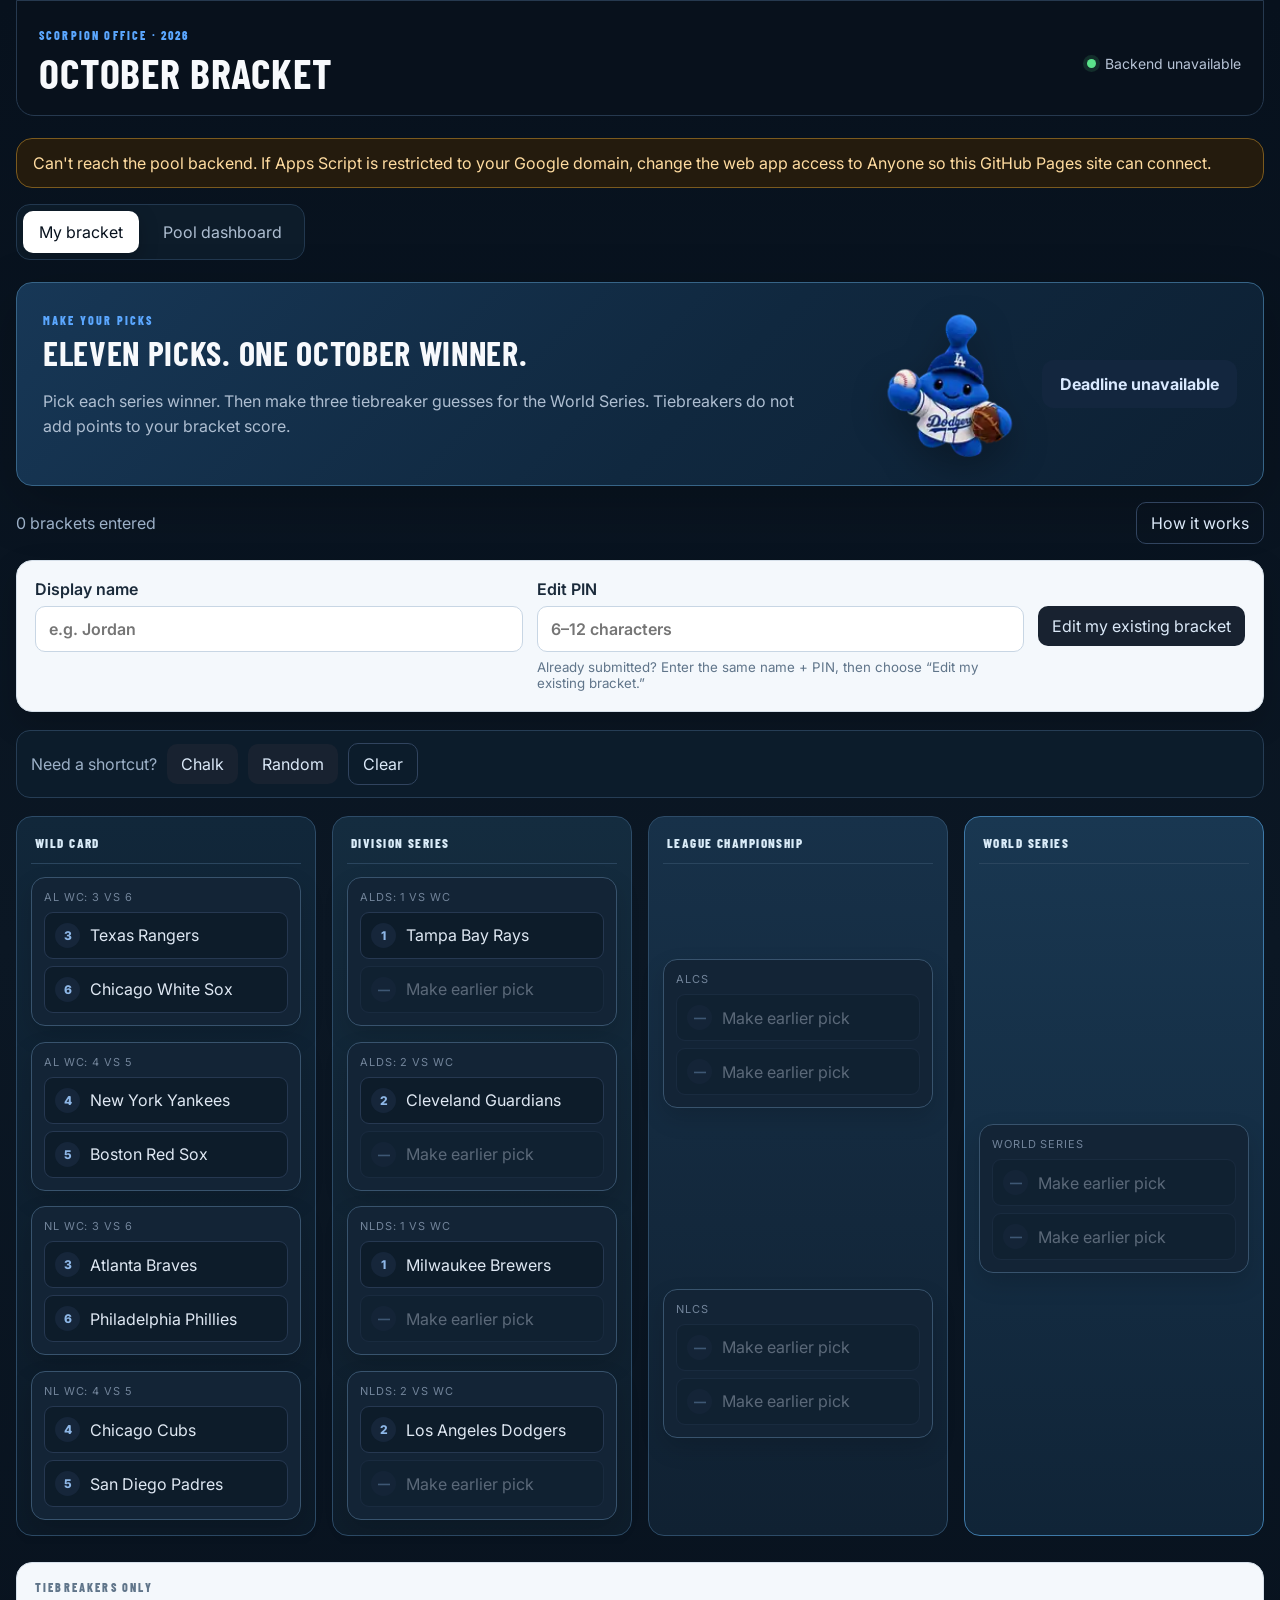
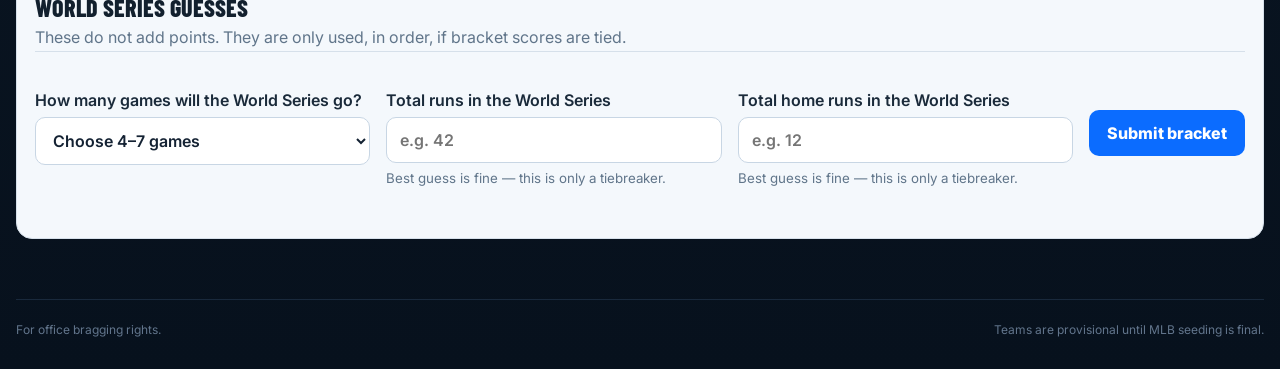
==== mlb-playoff-pool/index.html @ 7afdc373 "Clarify existing bracket edit flow" ====
<!doctype html>
<html lang="en">
<head>
  <meta charset="utf-8">
  <meta name="viewport" content="width=device-width,initial-scale=1">
  <meta name="theme-color" content="#08111f">
  <title>Scorpion Office MLB Playoff Pool</title>
  <link rel="preconnect" href="https://fonts.googleapis.com">
  <link rel="preconnect" href="https://fonts.gstatic.com" crossorigin>
  <link href="https://fonts.googleapis.com/css2?family=Barlow+Condensed:wght@600;700;800;900&family=Inter:wght@400;500;600;700&display=swap" rel="stylesheet">
  <link rel="stylesheet" href="./styles.css?v=20260925-8">
</head>
<body>
  <header class="site-header">
    <div>
      <p class="eyebrow">SCORPION OFFICE · 2026</p>
      <h1>October Bracket</h1>
    </div>
    <div class="header-status">
      <span id="lockDot" class="status-dot"></span>
      <span id="lockLabel">Checking pool…</span>
    </div>
  </header>

  <main>
    <section id="setupBanner" class="notice warning hidden">
      <strong>One setup step remains.</strong>
      Add the deployed Google Apps Script Web App URL to <code>config.js</code>.
    </section>

    <nav class="tabs" aria-label="Pool views">
      <button class="tab active" data-view="picks">My bracket</button>
      <button class="tab" data-view="dashboard">Pool dashboard</button>
    </nav>

    <section id="picksView" class="view active">
      <div class="hero-card">
        <div class="hero-copy">
          <p class="eyebrow">MAKE YOUR PICKS</p>
          <h2>Eleven picks. One October winner.</h2>
          <p class="subtle">Pick each series winner. Then make three tiebreaker guesses for the World Series. Tiebreakers do not add points to your bracket score.</p>
        </div>
        <div class="hero-side">
          <img id="heroScorpy" class="hero-scorpy" src="./assets/scorpy-dodgers.svg?v=1" alt="Scorpy in a Dodgers baseball outfit">
          <div id="countdown" class="countdown">Deadline loading…</div>
        </div>
      </div>

      <div id="commissionerNote" class="notice note hidden"></div>
      <div class="pool-meta">
        <span id="entryCount">0 brackets entered</span>
        <button id="rulesBtn" class="chip ghost" type="button">How it works</button>
      </div>
      <div id="rulesPanel" class="panel rules-panel hidden">
        <div class="panel-heading"><h3>How it works</h3><span>Office bragging rights</span></div>
        <div class="rules-grid">
          <div><strong>Scoring</strong><span>1 point per correct series winner, 11 points max.</span></div>
          <div><strong>Tiebreaker</strong><span>After bracket score: closest WS games, then total runs, then total home runs. Tiebreakers do not add points.</span></div>
          <div><strong>Privacy</strong><span>Other brackets stay hidden until the pool locks.</span></div>
          <div><strong>Edits</strong><span>Use your name + edit PIN to reopen your bracket before lock.</span></div>
        </div>
      </div>

      <div class="identity-card">
        <label>
          <span class="field-title">Display name</span>
          <input id="nameInput" autocomplete="name" maxlength="40" placeholder="e.g. Jordan">
        </label>
        <label>
          <span class="field-title">Edit PIN</span>
          <input id="pinInput" type="password" inputmode="text" maxlength="12" placeholder="6–12 characters">
          <small>Already submitted? Enter the same name + PIN, then choose “Edit my existing bracket.”</small>
        </label>
        <button id="loadMineBtn" class="secondary">Edit my existing bracket</button>
      </div>

      <div class="quick-picks">
        <span>Need a shortcut?</span>
        <button id="chalkBtn" class="chip">Chalk</button>
        <button id="randomBtn" class="chip">Random</button>
        <button id="clearBtn" class="chip ghost">Clear</button>
      </div>

      <div id="bracket" class="bracket" aria-live="polite"></div>

      <div class="submit-card">
        <div class="tiebreaker-intro">
          <p class="eyebrow">TIEBREAKERS ONLY</p>
          <h3>World Series guesses</h3>
          <p>These do not add points. They are only used, in order, if bracket scores are tied.</p>
        </div>
        <label>
          <span class="field-title">How many games will the World Series go?</span>
          <select id="wsGames">
            <option value="">Choose 4–7 games</option>
            <option value="4">4 games</option>
            <option value="5">5 games</option>
            <option value="6">6 games</option>
            <option value="7">7 games</option>
          </select>
        </label>
        <label>
          <span class="field-title">Total runs in the World Series</span>
          <input id="wsRuns" type="number" inputmode="numeric" min="1" max="150" placeholder="e.g. 42">
          <small>Best guess is fine — this is only a tiebreaker.</small>
        </label>
        <label>
          <span class="field-title">Total home runs in the World Series</span>
          <input id="wsHRs" type="number" inputmode="numeric" min="0" max="80" placeholder="e.g. 12">
          <small>Best guess is fine — this is only a tiebreaker.</small>
        </label>
        <label id="overrideWrap" class="hidden">
          Commissioner password
          <input id="overridePassword" type="password" autocomplete="current-password" placeholder="Required after lock">
        </label>
        <button id="submitBtn" class="primary">Submit bracket</button>
        <p id="submitMessage" class="form-message"></p>
        <div id="submissionReceipt" class="receipt hidden"></div>
      </div>
    </section>

    <section id="dashboardView" class="view">
      <div class="dashboard-top">
        <div>
          <p class="eyebrow">LIVE POOL</p>
          <h2>Scoreboard</h2>
        </div>
        <div class="dashboard-actions">
          <div class="la-scorpy-badge" aria-label="Dodgers Scorpy">
            <img id="dashboardScorpy" class="dashboard-scorpy" src="./assets/scorpy-dodgers.svg?v=1" alt="Scorpy in a Dodgers baseball outfit">
          </div>
          <button id="refreshDashboardBtn" class="secondary">Refresh</button>
        </div>
      </div>
      <div id="dashboardLocked" class="notice">Everyone else's picks will appear here once the pool locks.</div>
      <div id="dashboardContent" class="hidden">
        <div class="dashboard-grid">
          <article class="panel">
            <div class="panel-heading"><h3>Leaderboard</h3><span>1 point per correct series pick</span></div>
            <div id="leaderboard"></div>
          </article>
          <article class="panel">
            <div class="panel-heading"><h3>On deck</h3><span>MLB schedule + probable starters</span></div>
            <div id="games"></div>
          </article>
        </div>
        <article class="panel">
          <div class="panel-heading"><h3>Pool pulse</h3><span>Pick popularity after lock</span></div>
          <div id="popularity" class="popularity-grid"></div>
        </article>
      </div>
    </section>
  </main>

  <footer>
    <span>For office bragging rights.</span>
    <span>Teams are provisional until MLB seeding is final.</span>
  </footer>

  <script src="./config.js"></script>
  <script src="./app.js?v=20260925-8"></script>
</body>
</html>
---- mlb-playoff-pool/styles.css ----
*{box-sizing:border-box}body{margin:0;background:#06090d;color:#f7f9fc;font-family:Inter,system-ui,sans-serif}button,input,select{font:inherit}.site-header,main,footer{width:min(1440px,calc(100% - 32px));margin:auto}.site-header{display:flex;justify-content:space-between;gap:24px;align-items:center;padding:28px 0 18px;border-bottom:1px solid #213149}.eyebrow{margin:0 0 6px;color:#5ba7ff;font:800 12px/1 "Barlow Condensed",sans-serif;letter-spacing:.18em}.site-header h1,.hero-card h2,.dashboard-top h2,.admin-card h2{margin:0;font-family:"Barlow Condensed",sans-serif;text-transform:uppercase;letter-spacing:.02em}.site-header h1{font-size:42px}.header-status{display:flex;align-items:center;gap:9px;color:#b7c4d6;font-size:14px}.status-dot{width:9px;height:9px;border-radius:50%;background:#8492a6;box-shadow:0 0 0 4px #8492a61c}.status-dot.live{background:#5be38b;box-shadow:0 0 0 4px #5be38b22}.status-dot.locked{background:#ffb454;box-shadow:0 0 0 4px #ffb45422}main{padding:22px 0 60px}.tabs{display:flex;gap:8px;margin:0 0 22px;overflow:auto}.tab,.chip,.secondary,.primary{border:0;border-radius:10px;cursor:pointer}.tab{padding:11px 16px;background:#111821;color:#aebed1}.tab.active{background:#ffffff;color:#07111d}.view{display:none}.view.active{display:block}.hero-card,.identity-card,.submit-card,.admin-card,.panel,.notice{background:#111720;border:1px solid #273240;border-radius:16px}.hero-card{display:flex;justify-content:space-between;gap:24px;align-items:center;padding:26px}.hero-card h2,.dashboard-top h2,.admin-card h2{font-size:34px}.subtle{color:#aebed1;max-width:760px;line-height:1.55}.countdown{padding:14px 18px;border-radius:12px;background:#13263e;color:#d9e9ff;font-weight:700;white-space:nowrap}.identity-card{display:grid;grid-template-columns:1fr 1fr auto;gap:14px;align-items:end;margin-top:16px;padding:18px}.identity-card label,.submit-card label,.admin-card label{display:grid;gap:7px;color:#d4deea;font-weight:600}.identity-card small{color:#8293a8;font-weight:400}input,select{width:100%;border:1px solid #31445f;background:#06090d;color:#fff;border-radius:10px;padding:12px 13px;outline:none}input:focus,select:focus{border-color:#5ba7ff;box-shadow:0 0 0 3px #5ba7ff18}.quick-picks{display:flex;gap:10px;align-items:center;margin:18px 0;color:#9cb0c7}.chip,.secondary{padding:10px 14px;background:#182230;color:#dbe9f8}.chip.ghost{background:transparent;border:1px solid #31445f}.primary{padding:12px 18px;background:#0b6cff;color:#fff;font-weight:800}.primary:disabled,.secondary:disabled,.chip:disabled{opacity:.45;cursor:not-allowed}.bracket{display:grid;grid-template-columns:repeat(4,minmax(240px,1fr));gap:14px;overflow:auto;padding-bottom:8px}.round{display:grid;gap:12px;align-content:start}.round-title{display:flex;justify-content:space-between;align-items:baseline;color:#9cb0c7;text-transform:uppercase;font:800 13px "Barlow Condensed",sans-serif;letter-spacing:.11em}.matchup{background:#111720;border:1px solid #273240;border-radius:14px;padding:12px}.matchup-label{color:#72849a;font-size:11px;text-transform:uppercase;letter-spacing:.08em;margin-bottom:8px}.team-btn{width:100%;display:flex;align-items:center;gap:10px;text-align:left;background:#0a1421;color:#dfe8f3;border:1px solid #263851;border-radius:9px;padding:10px;margin-top:7px;cursor:pointer}.team-btn:hover{border-color:#4b6e9d}.team-btn.selected{border-color:#5ba7ff;background:#102a47;color:#fff}.seed{display:grid;place-items:center;width:25px;height:25px;border-radius:50%;background:#16263a;color:#8eb7e7;font-weight:800;font-size:12px}.team-btn.disabled{opacity:.35;cursor:not-allowed}.submit-card{display:grid;grid-template-columns:minmax(220px,320px) minmax(220px,320px) auto;gap:16px;align-items:end;margin-top:18px;padding:18px}.form-message{grid-column:1/-1;margin:0;color:#9cb0c7}.form-message.success{color:#6ce19a}.form-message.error{color:#ff8f8f}.dashboard-top{display:flex;justify-content:space-between;align-items:center;margin-bottom:16px}.dashboard-grid{display:grid;grid-template-columns:1.2fr 1fr;gap:16px}.panel{padding:18px;margin-bottom:16px}.panel-heading{display:flex;justify-content:space-between;align-items:baseline;gap:18px;margin-bottom:14px}.panel-heading h3{margin:0;font:800 22px "Barlow Condensed",sans-serif;text-transform:uppercase}.panel-heading span{color:#7f91a8;font-size:12px}.leader-row{display:grid;grid-template-columns:36px 1fr auto;gap:10px;align-items:center;padding:11px 0;border-bottom:1px solid #1d2b3d}.rank{font-weight:900;color:#5ba7ff}.score{font-weight:900}.game{padding:12px 0;border-bottom:1px solid #1d2b3d}.game-top{display:flex;justify-content:space-between;gap:12px;font-weight:700}.game-meta{margin-top:5px;color:#8798ad;font-size:12px}.popularity-grid{display:grid;grid-template-columns:repeat(auto-fit,minmax(220px,1fr));gap:12px}.pop-card{background:#091522;border-radius:11px;padding:12px}.pop-card strong{display:block;margin-bottom:8px}.bar{height:7px;background:#1b2a3c;border-radius:999px;overflow:hidden}.bar i{display:block;height:100%;background:#4da3ff}.notice{padding:14px 16px;color:#cbd9e8;margin-bottom:16px}.warning{border-color:#7b5a1e;background:#241b0d;color:#ffdca0}.hidden{display:none!important}.admin-card{padding:22px;margin-bottom:16px}.admin-card label{max-width:420px}.admin-actions{display:flex;gap:10px;margin-top:14px}.result-row{display:grid;grid-template-columns:180px 1fr;gap:14px;align-items:center;padding:10px 0;border-bottom:1px solid #1c2c40}.result-row label{color:#93a5bb;font-size:13px}footer{display:flex;justify-content:space-between;gap:16px;padding:22px 0 32px;color:#62758c;font-size:12px;border-top:1px solid #19293c}@media(max-width:900px){.identity-card,.submit-card,.dashboard-grid{grid-template-columns:1fr}.bracket{grid-template-columns:repeat(4,280px)}.hero-card{align-items:flex-start;flex-direction:column}.site-header{align-items:flex-start}.site-header h1{font-size:34px}.result-row{grid-template-columns:1fr}.submit-card .form-message{grid-column:auto}}
.pool-meta{display:flex;justify-content:space-between;align-items:center;gap:12px;margin:16px 0;color:#9cb0c7}
.rules-panel{margin-bottom:16px}
.rules-grid{display:grid;grid-template-columns:repeat(4,1fr);gap:12px}
.rules-grid>div{background:#0b1119;border:1px solid #25303d;border-radius:12px;padding:14px}
.rules-grid strong,.rules-grid span{display:block}.rules-grid strong{margin-bottom:6px;color:#fff}.rules-grid span{color:#8fa0b4;font-size:13px;line-height:1.4}
.notice.note{border-color:#214b7f;background:#0b1c31;color:#d9ebff}
.receipt{grid-column:1/-1;border:1px solid #214b7f;background:#0b1c31;color:#d9ebff;border-radius:10px;padding:11px 13px;font-weight:700}
.leader-row small{display:block;margin-top:3px;color:#71839a;font-size:11px;font-weight:500}
.admin-note-label{margin-top:16px}
@media(max-width:900px){.rules-grid{grid-template-columns:1fr 1fr}.pool-meta{align-items:flex-start}}
@media(max-width:560px){.rules-grid{grid-template-columns:1fr}}

/* 2026 pool polish */
body{background:linear-gradient(180deg,#07111d 0,#0b1724 48%,#07111d 100%)}
.site-header{background:#08111c;border:1px solid #26394f;border-radius:0 0 18px 18px;padding-left:22px;padding-right:22px}
.tabs{padding:6px;background:#0d1c2a;border:1px solid #22384f;border-radius:14px;width:max-content}
.tab{background:transparent}.tab.active{box-shadow:0 6px 20px rgba(0,0,0,.22)}
.admin-link{margin-left:8px;border:1px dashed #496984!important;color:#9cb5cb!important}
.hero-card{background:linear-gradient(135deg,#173756 0%,#10283f 55%,#0d2033 100%);border-color:#376487;box-shadow:0 18px 55px rgba(0,0,0,.22);overflow:hidden}
.hero-copy{max-width:760px}.hero-side{display:flex;align-items:center;gap:18px;position:relative;z-index:1}.hero-scorpy{width:150px;height:150px;object-fit:contain;filter:drop-shadow(0 16px 18px rgba(0,0,0,.28))}
.identity-card{background:#f4f8fc;color:#0c1724;border-color:#d6e0ea;box-shadow:0 12px 30px rgba(0,0,0,.18)}
.identity-card label{color:#1a2a3a}.identity-card small{color:#60758a}.identity-card input{background:#fff;color:#142233;border-color:#c8d6e4}
.quick-picks{padding:12px 14px;background:#0c1c2b;border:1px solid #263d55;border-radius:14px}
.bracket{gap:16px;align-items:stretch}
.round{display:flex;flex-direction:column;min-height:720px;background:linear-gradient(180deg,#11273a,#0c1a28);border:1px solid #2d4b67;border-radius:16px;padding:14px}
.round:nth-child(2){background:linear-gradient(180deg,#142c3f,#0e1d2b)}
.round:nth-child(3){background:linear-gradient(180deg,#173149,#102132)}
.round:nth-child(4){background:linear-gradient(180deg,#193751,#102437);border-color:#3e79a8}
.round-title{padding:4px 4px 12px;border-bottom:1px solid #2a455e;color:#d9ebf8}
.round-games{flex:1;display:flex;flex-direction:column;justify-content:space-around;gap:14px}
.matchup{background:#132436;border-color:#38536d;box-shadow:0 10px 24px rgba(0,0,0,.14)}
.team-btn{background:#0d1c2a}.team-btn.selected{background:linear-gradient(90deg,#0f5da7,#143958);border-color:#65b8ff;box-shadow:0 0 0 2px rgba(101,184,255,.12)}
.submit-card{grid-template-columns:repeat(3,minmax(180px,1fr)) auto;background:#f4f8fc;color:#12202e;border-color:#d6e0ea}
.submit-card label{color:#1a2a3a}.submit-card input,.submit-card select{background:#fff;color:#142233;border-color:#c8d6e4}
.submit-card small{color:#60758a;font-weight:400}
.tiebreaker-intro{grid-column:1/-1;padding-bottom:4px;border-bottom:1px solid #d6e0ea}.tiebreaker-intro h3{margin:0 0 5px;font:800 24px "Barlow Condensed",sans-serif;text-transform:uppercase}.tiebreaker-intro p{margin:0;color:#60758a}
.panel,.admin-card{background:#102235;border-color:#294761}.dashboard-grid>.panel:first-child{background:#f4f8fc;color:#142233;border-color:#d4e0eb}.dashboard-grid>.panel:first-child .panel-heading span,.dashboard-grid>.panel:first-child .leader-row small{color:#61778b}
.api-panel{background:linear-gradient(135deg,#123453,#102437)}
.api-health{display:grid;grid-template-columns:repeat(3,1fr);gap:12px;margin:0 0 16px}.api-health>div{background:#091725;border:1px solid #2e506c;border-radius:12px;padding:14px}.api-health strong,.api-health span{display:block}.api-health span{margin-top:5px;color:#86c7ff;font-size:13px}
.compact{margin-bottom:0}.manual-fallback summary{cursor:pointer;font-weight:800;color:#a9c9e6}
@media(max-width:900px){.hero-side{width:100%;justify-content:space-between}.hero-scorpy{width:110px;height:110px}.submit-card{grid-template-columns:1fr}.tiebreaker-intro{grid-column:auto}.round{min-height:620px}.api-health{grid-template-columns:1fr}}

/* Final pre-share QC */
.tabs{width:max-content}
.identity-card{align-items:start}
.identity-card .field-title{display:block;min-height:20px}
.identity-card small{display:block;min-height:34px}
.identity-card>.secondary{align-self:start;margin-top:27px}
.submit-card{align-items:start}
.submit-card .field-title{display:flex;align-items:flex-end;min-height:42px}
.submit-card>label small{display:block;min-height:34px}
.submit-card>.primary{align-self:start;margin-top:42px;min-height:46px}
.matchup-picked{border-color:#5ba7ff;box-shadow:0 0 0 1px rgba(91,167,255,.22),0 10px 24px rgba(0,0,0,.14)}
.team-btn.selected{background:linear-gradient(90deg,#1674cc,#16466f)!important;border-color:#7bc5ff!important;box-shadow:0 0 0 2px rgba(123,197,255,.2)!important}
.dashboard-actions{display:flex;align-items:center;gap:12px}
.la-scorpy-badge{display:flex;align-items:center;gap:8px;padding:7px 11px;border-radius:999px;background:#f4f8fc;color:#173958;border:1px solid #c4dced;font-size:12px;font-weight:700}
.la-cap{display:grid;place-items:center;width:32px;height:32px;border-radius:50%;background:#145da0;color:#fff;font:800 13px/1 "Barlow Condensed",sans-serif;letter-spacing:.04em}
@media(max-width:900px){
  .identity-card>.secondary,.submit-card>.primary{margin-top:0}
  .submit-card .field-title{min-height:0}
  .identity-card small,.submit-card>label small{min-height:0}
  .dashboard-actions{width:100%;justify-content:space-between}
}

/* Submission UX + dashboard mascot cleanup */
.la-scorpy-badge{padding:0;background:transparent;border:0;border-radius:0}
.dashboard-scorpy{display:block;width:72px;height:72px;object-fit:contain;filter:drop-shadow(0 8px 12px rgba(0,0,0,.2))}
.dashboard-actions{gap:14px}
@media(max-width:900px){.dashboard-scorpy{width:58px;height:58px}}
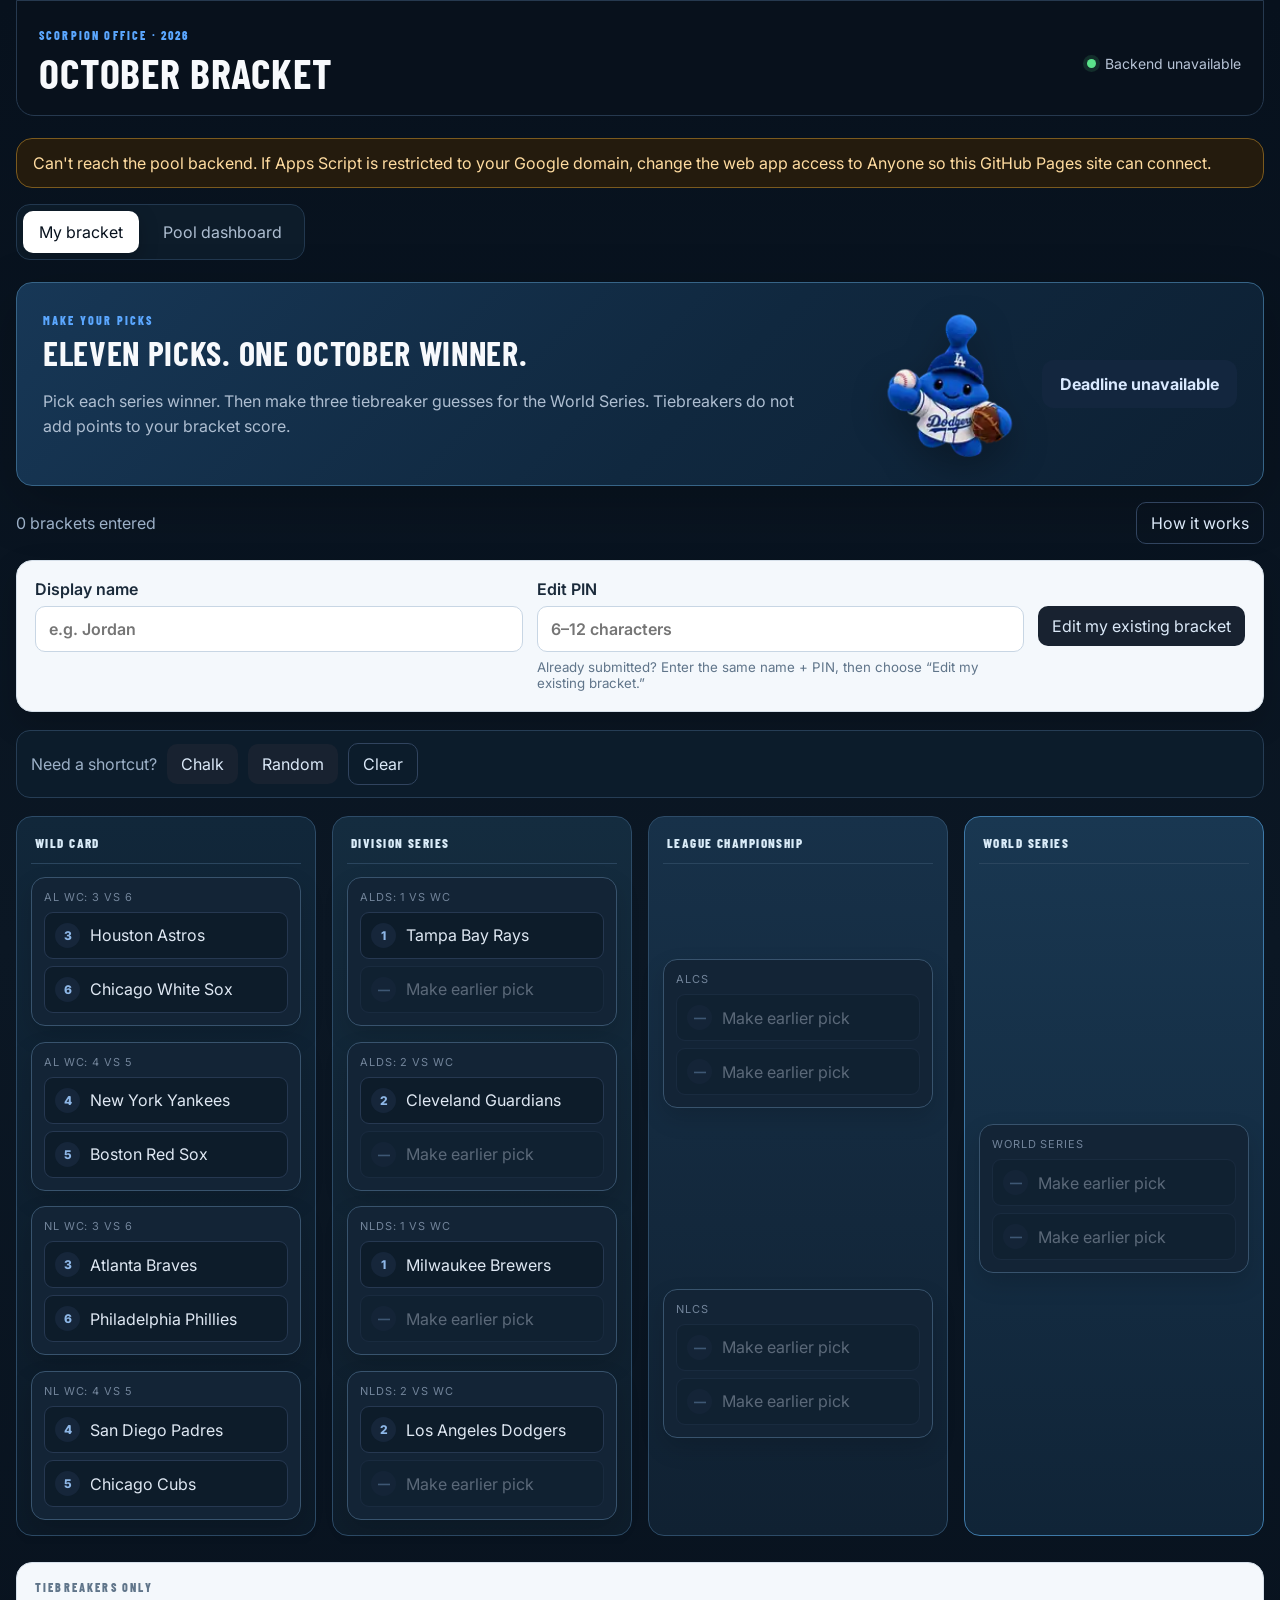
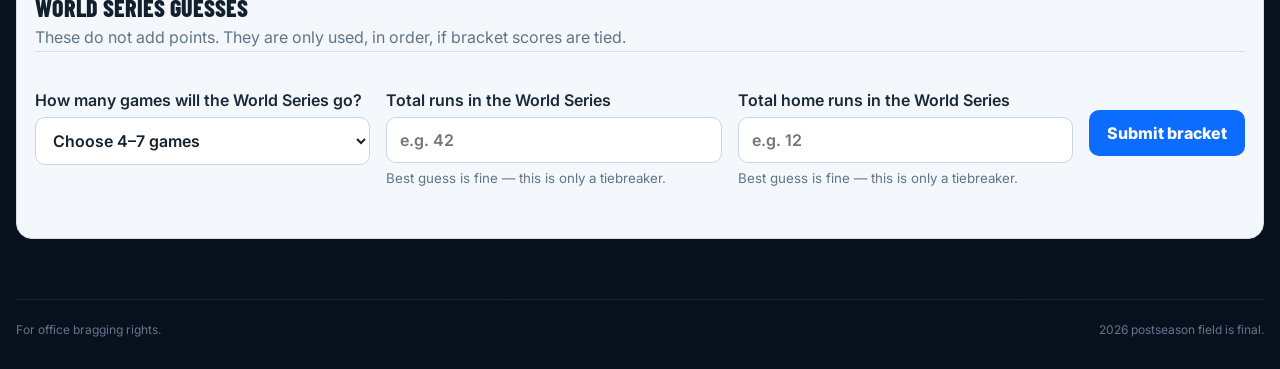
==== commit 4fcb91db: "Finalize postseason field copy and cache version" ====
--- a/mlb-playoff-pool/index.html
+++ b/mlb-playoff-pool/index.html
@@ -8,7 +8,7 @@
   <link rel="preconnect" href="https://fonts.googleapis.com">
   <link rel="preconnect" href="https://fonts.gstatic.com" crossorigin>
   <link href="https://fonts.googleapis.com/css2?family=Barlow+Condensed:wght@600;700;800;900&family=Inter:wght@400;500;600;700&display=swap" rel="stylesheet">
-  <link rel="stylesheet" href="./styles.css?v=20260925-8">
+  <link rel="stylesheet" href="./styles.css?v=20260928-1">
 </head>
 <body>
   <header class="site-header">
@@ -154,10 +154,10 @@
 
   <footer>
     <span>For office bragging rights.</span>
-    <span>Teams are provisional until MLB seeding is final.</span>
+    <span>2026 postseason field is final.</span>
   </footer>
 
   <script src="./config.js"></script>
-  <script src="./app.js?v=20260925-8"></script>
+  <script src="./app.js?v=20260928-1"></script>
 </body>
 </html>
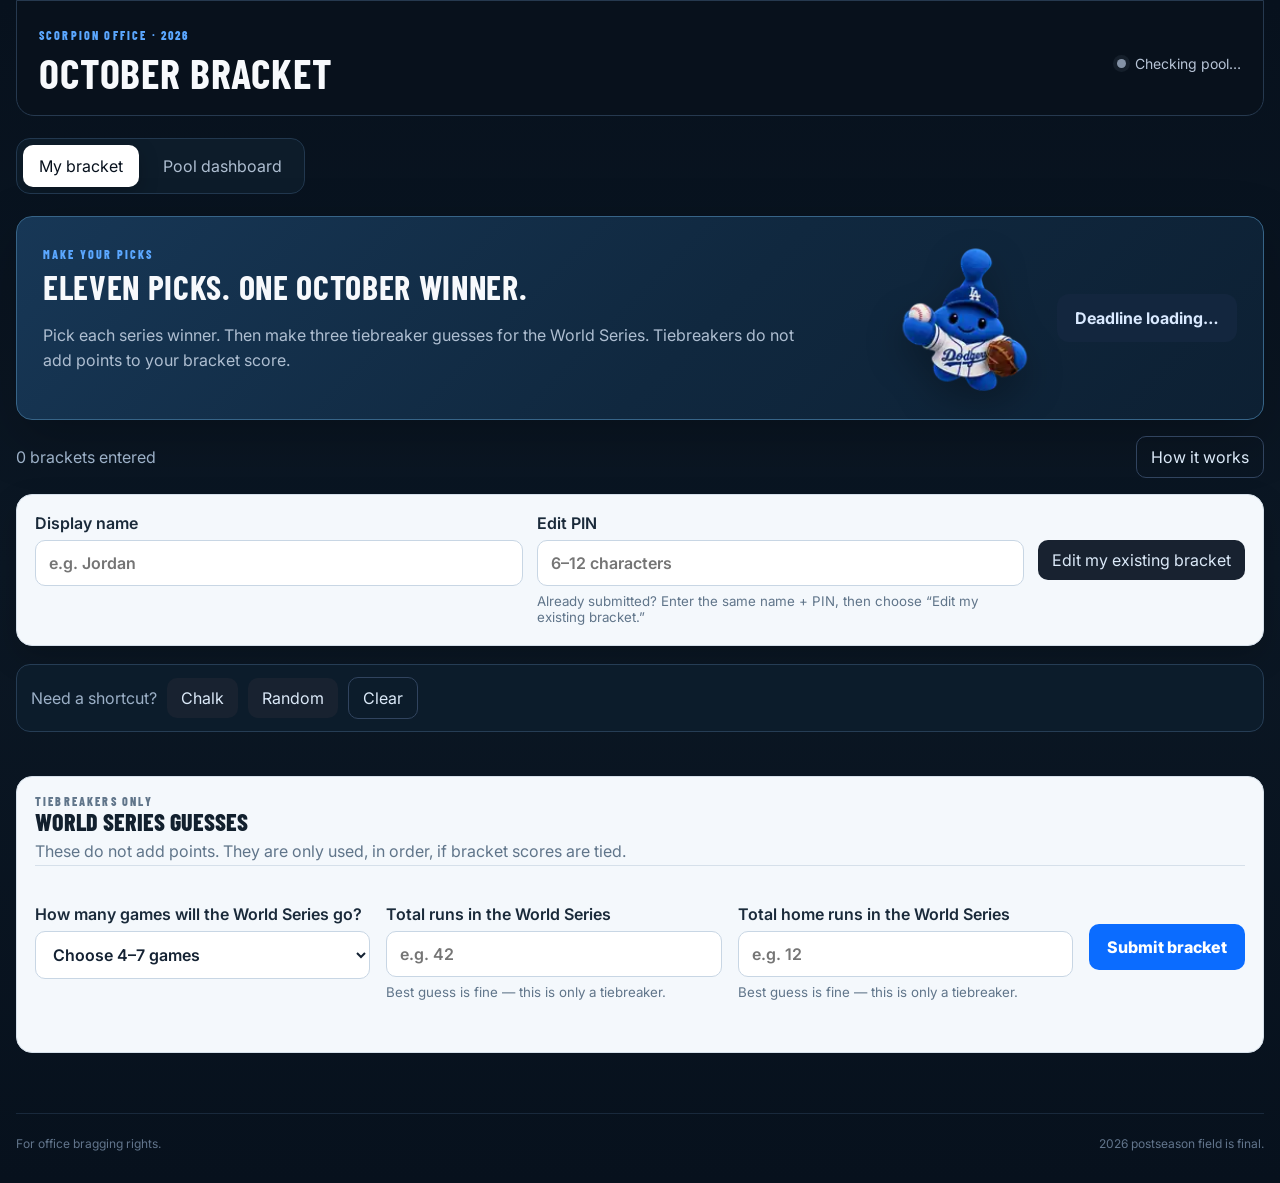
==== commit 32243649: "Replace pool pulse with live bracket view" ====
--- a/mlb-playoff-pool/index.html
+++ b/mlb-playoff-pool/index.html
@@ -8,7 +8,7 @@
   <link rel="preconnect" href="https://fonts.googleapis.com">
   <link rel="preconnect" href="https://fonts.gstatic.com" crossorigin>
   <link href="https://fonts.googleapis.com/css2?family=Barlow+Condensed:wght@600;700;800;900&family=Inter:wght@400;500;600;700&display=swap" rel="stylesheet">
-  <link rel="stylesheet" href="./styles.css?v=20260928-1">
+  <link rel="stylesheet" href="./styles.css?v=20260929-1">
 </head>
 <body>
   <header class="site-header">
@@ -144,9 +144,9 @@
             <div id="games"></div>
           </article>
         </div>
-        <article class="panel">
-          <div class="panel-heading"><h3>Pool pulse</h3><span>Pick popularity after lock</span></div>
-          <div id="popularity" class="popularity-grid"></div>
+        <article class="panel bracket-panel">
+          <div class="panel-heading"><h3>Live bracket</h3><span>Bracket path + pool pick percentages</span></div>
+          <div id="liveBracket"></div>
         </article>
       </div>
     </section>
@@ -158,6 +158,6 @@
   </footer>
 
   <script src="./config.js"></script>
-  <script src="./app.js?v=20260928-1"></script>
+  <script src="./app.js?v=20260929-1"></script>
 </body>
 </html>
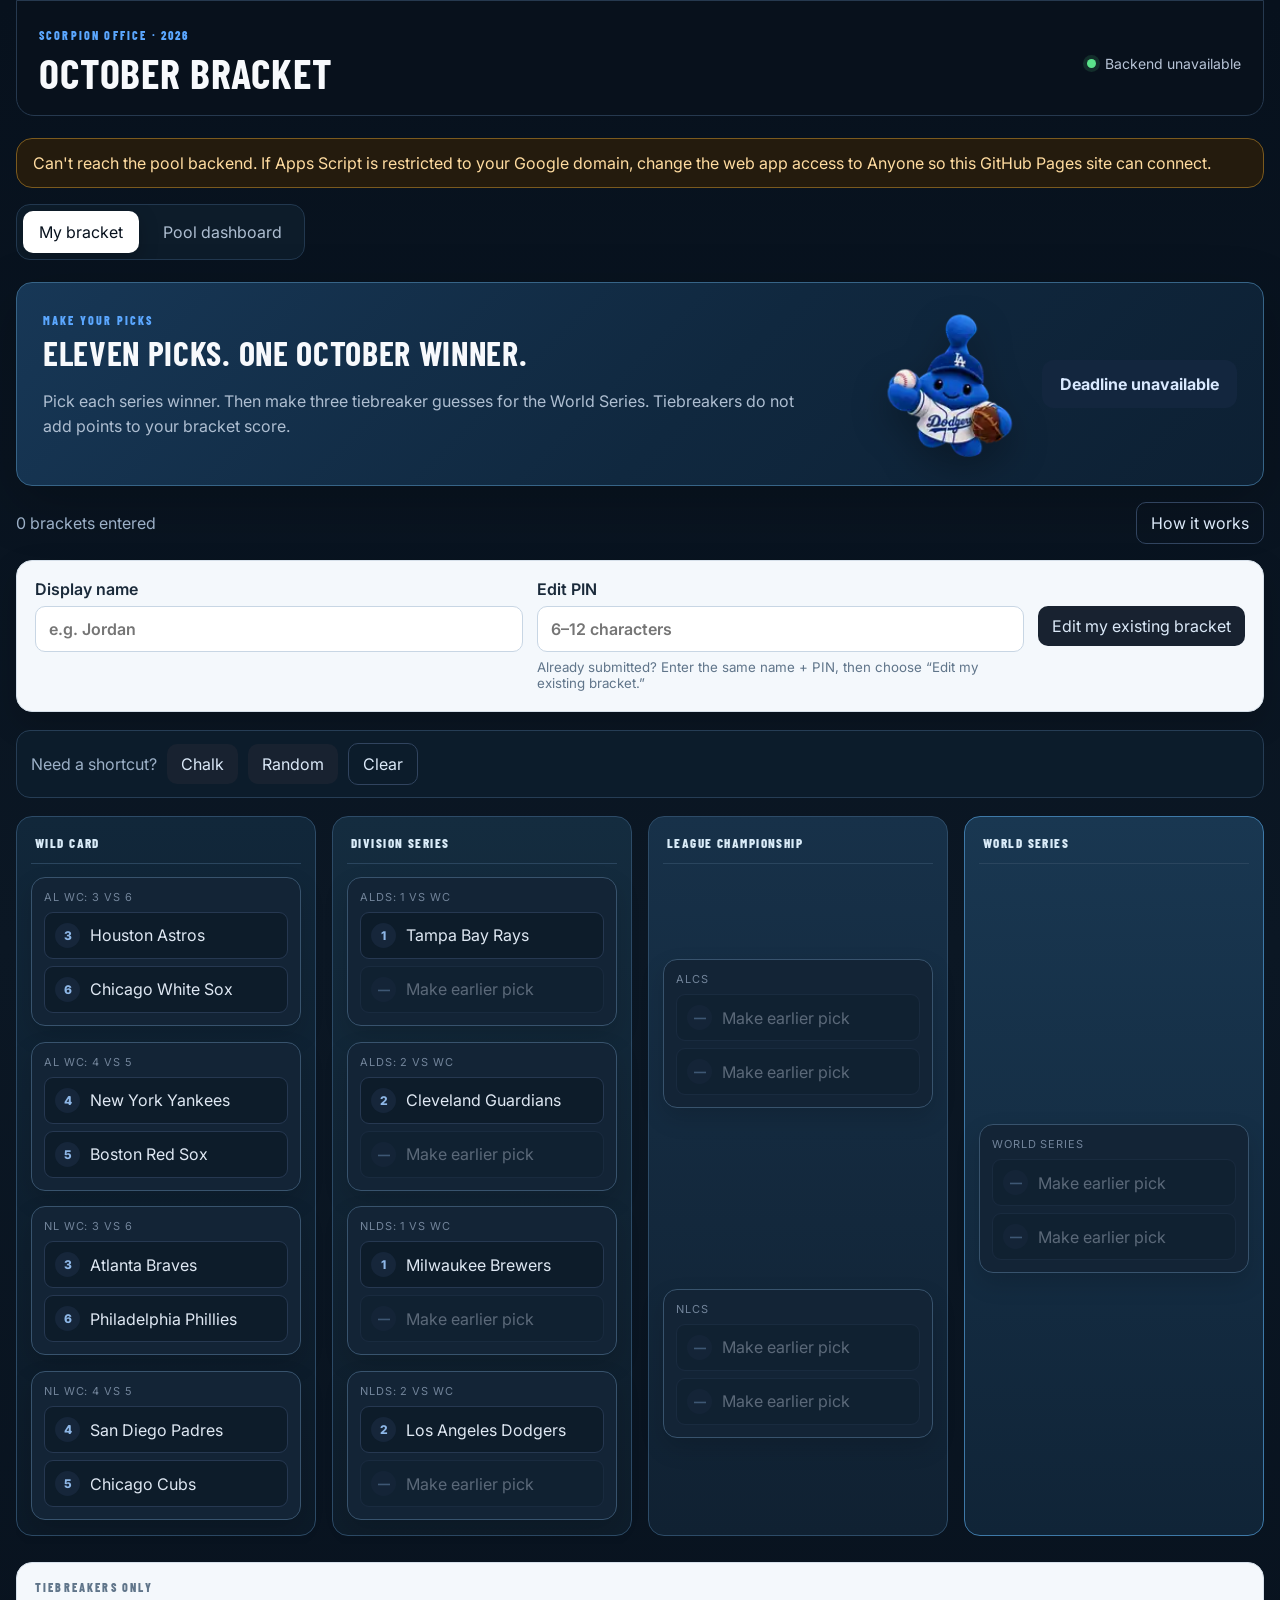
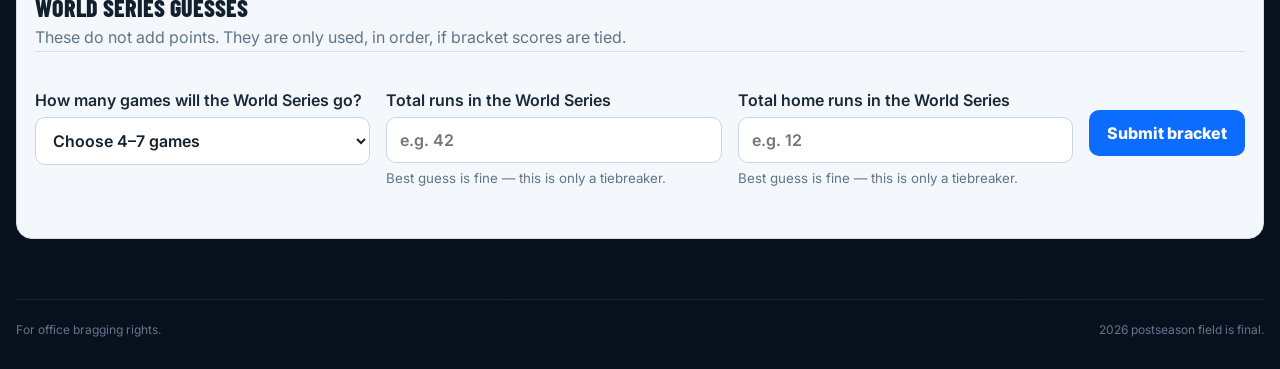
==== commit 7be3b1f1: "Bump dashboard script cache after fix" ====
--- a/mlb-playoff-pool/index.html
+++ b/mlb-playoff-pool/index.html
@@ -158,6 +158,6 @@
   </footer>
 
   <script src="./config.js"></script>
-  <script src="./app.js?v=20260929-1"></script>
+  <script src="./app.js?v=20260929-2"></script>
 </body>
 </html>
--- a/mlb-playoff-pool/styles.css
+++ b/mlb-playoff-pool/styles.css
@@ -68,3 +68,31 @@
 .dashboard-scorpy{display:block;width:72px;height:72px;object-fit:contain;filter:drop-shadow(0 8px 12px rgba(0,0,0,.2))}
 .dashboard-actions{gap:14px}
 @media(max-width:900px){.dashboard-scorpy{width:58px;height:58px}}
+
+
+/* Live dashboard bracket */
+.bracket-panel{overflow:hidden}
+.bracket-legend{display:flex;justify-content:space-between;gap:14px;flex-wrap:wrap;margin:0 0 14px;color:#91a7bd;font-size:12px}
+.bracket-legend b{color:#eaf4ff}.odds-note{color:#ffbf70}
+.live-bracket-grid{display:grid;grid-template-columns:1.2fr 1.12fr 1fr .95fr 1fr 1.12fr 1.2fr;gap:12px;min-width:1180px;align-items:stretch}
+#liveBracket{overflow-x:auto;padding-bottom:8px}
+.dash-round{display:flex;flex-direction:column;justify-content:space-around;gap:12px;min-width:0}
+.dash-round-label{text-align:center;color:#79baff;font:800 12px/1 "Barlow Condensed",sans-serif;letter-spacing:.13em;text-transform:uppercase;padding:2px 0 6px}
+.dash-series{position:relative;background:#0a1724;border:1px solid #2e4d68;border-radius:12px;padding:10px;min-width:0}
+.dash-series.decided{border-color:#4b80a7}
+.dash-series-title{color:#8ba1b7;font-size:10px;text-transform:uppercase;letter-spacing:.08em;margin-bottom:7px}
+.dash-series-teams{display:grid;gap:5px}
+.dash-team{display:grid;grid-template-columns:24px minmax(0,1fr) auto;gap:7px;align-items:center;background:#0e2132;border:1px solid #1d3850;border-radius:8px;padding:7px 8px}
+.dash-team.winner{border-color:#70c4ff;background:#123451}
+.dash-seed{display:grid;place-items:center;width:21px;height:21px;border-radius:50%;background:#172e45;color:#9fc9ed;font-size:10px;font-weight:800}
+.dash-team-name{overflow:hidden;text-overflow:ellipsis;white-space:nowrap;font-size:11px;font-weight:700;color:#eef6ff}
+.dash-pct{font-size:11px;font-weight:900;color:#72bbff}
+.dash-others{padding:4px 2px 1px;color:#6f8499;font-size:10px}
+.dash-round.ws{justify-content:center}
+.dash-round.cs{justify-content:center}
+.dash-round.ds .dash-series:first-of-type{margin-bottom:34px}
+.dash-round.wc .dash-series:first-of-type{margin-bottom:54px}
+@media(max-width:900px){
+  .live-bracket-grid{min-width:1080px}
+  .bracket-legend{display:grid}
+}
